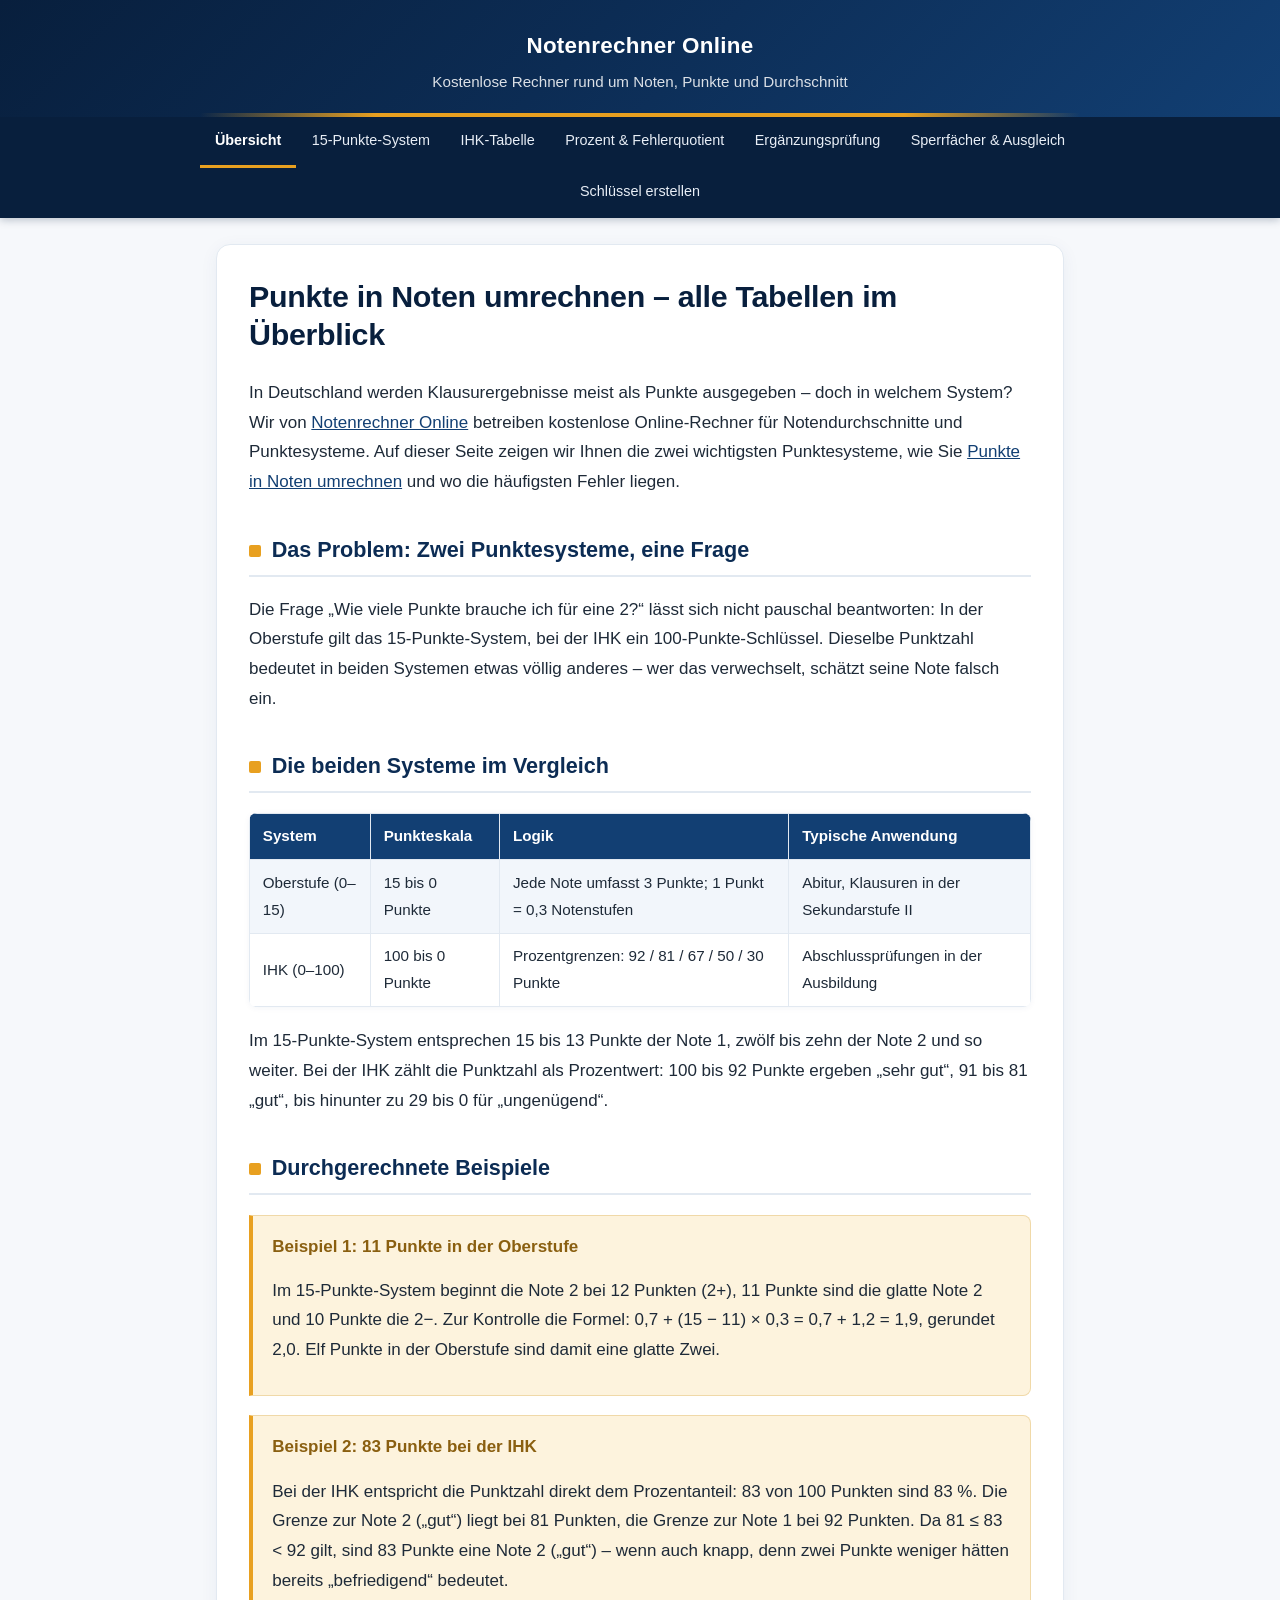
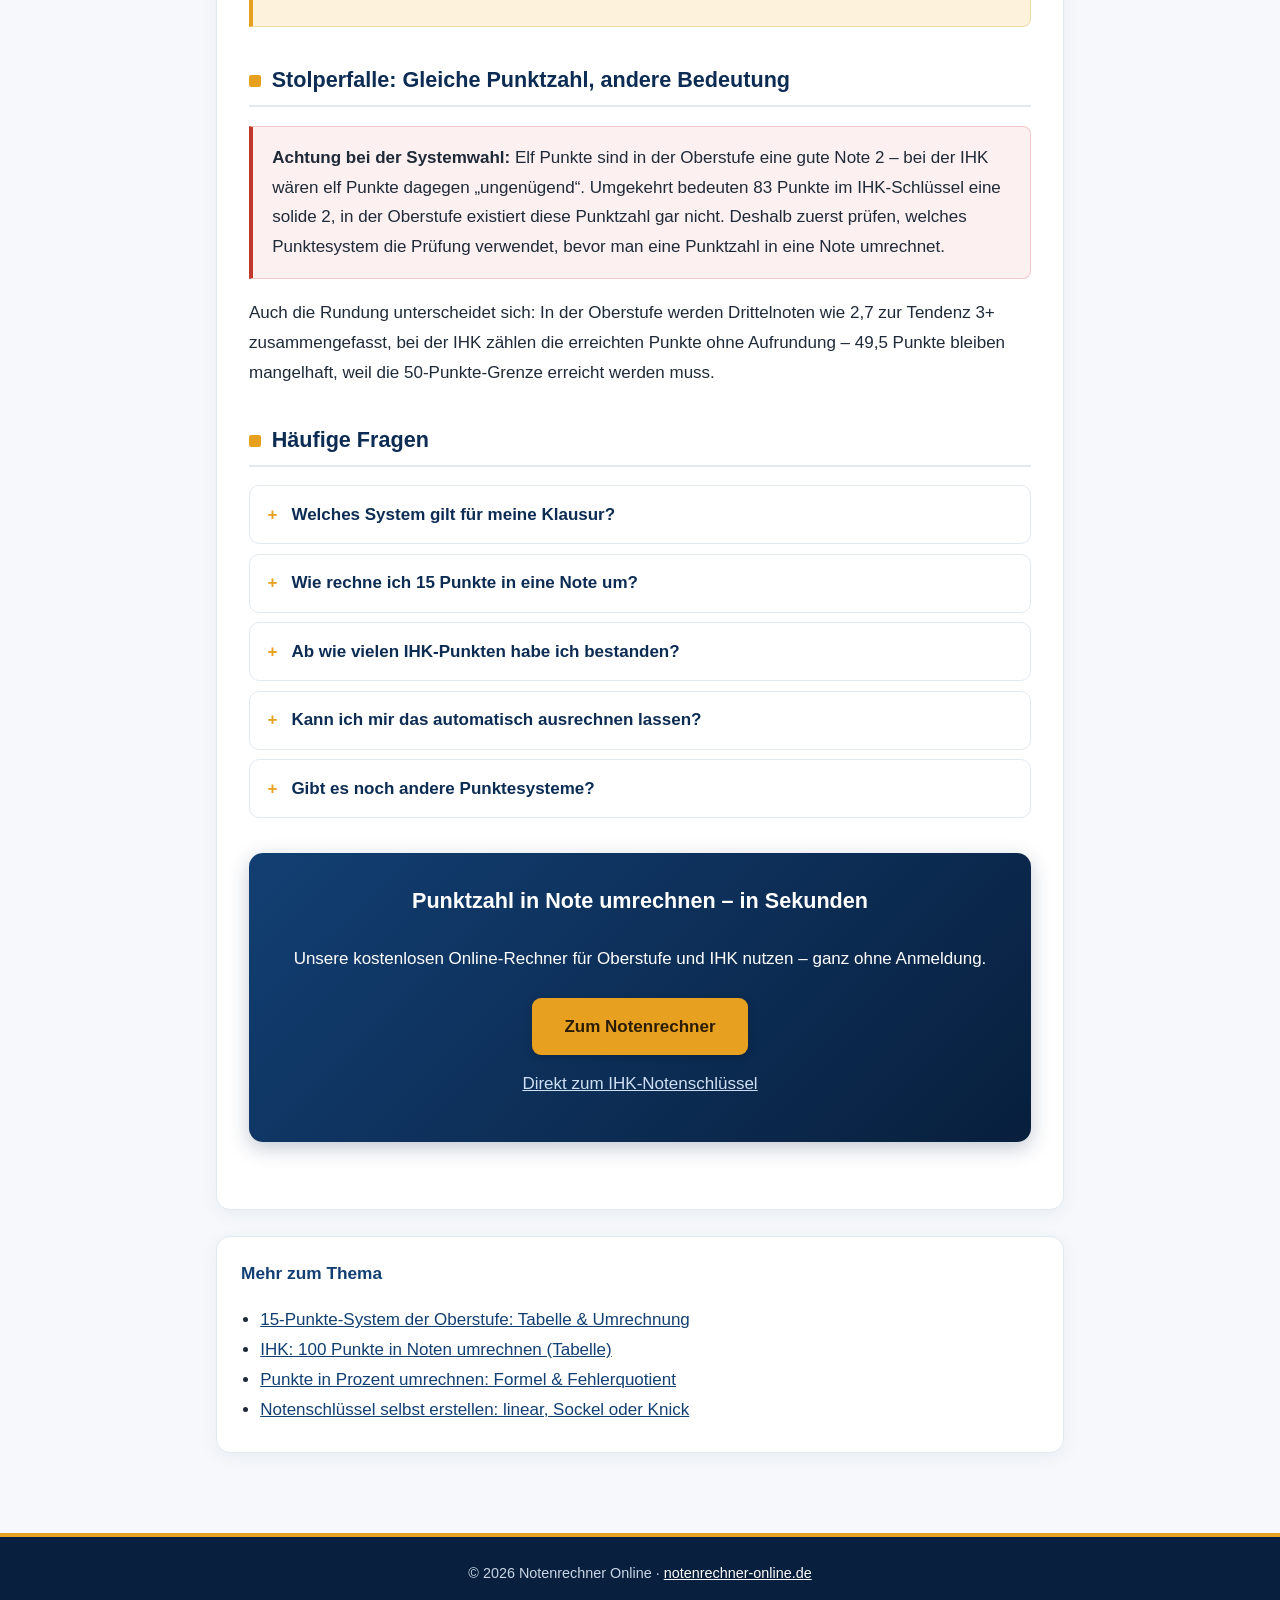
==== index.html @ 66132c25 "Add Punkte & Notenschlüssel hub site (7 pages, styles, sitemap, robots, Search Console verification)" ====
<!DOCTYPE html>
<html lang="de">
<head>
<meta charset="UTF-8">
<meta name="viewport" content="width=device-width, initial-scale=1.0">
<title>Punkte in Noten umrechnen: Tabellen, Beispiele &amp; FAQ</title>
<meta name="description" content="Punkte in Noten umrechnen: Alle Tabellen für das 15-Punkte-System der Oberstufe und den 100-Punkte-Schlüssel der IHK – mit Beispielen und Rechner.">
<link rel="canonical" href="https://notenrechner-online.onrender.com/index.html">
<link rel="stylesheet" href="style.css">
</head>
<body>
<header class="site">
<div class="brand">Notenrechner Online</div>
<div class="tagline">Kostenlose Rechner rund um Noten, Punkte und Durchschnitt</div>
</header>
<nav class="top">
<ul>
<li><a href="index.html" class="active">Übersicht</a></li>
<li><a href="15-punkte-system-oberstufe.html">15-Punkte-System</a></li>
<li><a href="ihk-100-punkte-tabelle.html">IHK-Tabelle</a></li>
<li><a href="punkte-in-prozent-umrechnen.html">Prozent &amp; Fehlerquotient</a></li>
<li><a href="muendliche-ergaenzungspruefung-ihk.html">Ergänzungsprüfung</a></li>
<li><a href="sperrfaecher-ausgleich-ihk.html">Sperrfächer &amp; Ausgleich</a></li>
<li><a href="notenschluessel-erstellen.html">Schlüssel erstellen</a></li>
</ul>
</nav>
<main>
<article class="card">
<h1>Punkte in Noten umrechnen – alle Tabellen im Überblick</h1>
<p>In Deutschland werden Klausurergebnisse meist als Punkte ausgegeben – doch in welchem System? Wir von <a href="https://notenrechner-online.de/">Notenrechner Online</a> betreiben kostenlose Online-Rechner für Notendurchschnitte und Punktesysteme. Auf dieser Seite zeigen wir Ihnen die zwei wichtigsten Punktesysteme, wie Sie <a href="https://notenrechner-online.de/15-punkte-system-oberstufe/">Punkte in Noten umrechnen</a> und wo die häufigsten Fehler liegen.</p>
<h2>Das Problem: Zwei Punktesysteme, eine Frage</h2>
<p>Die Frage „Wie viele Punkte brauche ich für eine 2?“ lässt sich nicht pauschal beantworten: In der Oberstufe gilt das 15-Punkte-System, bei der IHK ein 100-Punkte-Schlüssel. Dieselbe Punktzahl bedeutet in beiden Systemen etwas völlig anderes – wer das verwechselt, schätzt seine Note falsch ein.</p>
<h2>Die beiden Systeme im Vergleich</h2>
<table>
<tr><th>System</th><th>Punkteskala</th><th>Logik</th><th>Typische Anwendung</th></tr>
<tr><td>Oberstufe (0–15)</td><td>15 bis 0 Punkte</td><td>Jede Note umfasst 3 Punkte; 1 Punkt = 0,3 Notenstufen</td><td>Abitur, Klausuren in der Sekundarstufe II</td></tr>
<tr><td>IHK (0–100)</td><td>100 bis 0 Punkte</td><td>Prozentgrenzen: 92 / 81 / 67 / 50 / 30 Punkte</td><td>Abschlussprüfungen in der Ausbildung</td></tr>
</table>
<p>Im 15-Punkte-System entsprechen 15 bis 13 Punkte der Note 1, zwölf bis zehn der Note 2 und so weiter. Bei der IHK zählt die Punktzahl als Prozentwert: 100 bis 92 Punkte ergeben „sehr gut“, 91 bis 81 „gut“, bis hinunter zu 29 bis 0 für „ungenügend“.</p>
<h2>Durchgerechnete Beispiele</h2>
<div class="example">
<strong class="t">Beispiel 1: 11 Punkte in der Oberstufe</strong>
<p>Im 15-Punkte-System beginnt die Note 2 bei 12 Punkten (2+), 11 Punkte sind die glatte Note 2 und 10 Punkte die 2−. Zur Kontrolle die Formel: 0,7 + (15 − 11) × 0,3 = 0,7 + 1,2 = 1,9, gerundet 2,0. Elf Punkte in der Oberstufe sind damit eine glatte Zwei.</p>
</div>
<div class="example">
<strong class="t">Beispiel 2: 83 Punkte bei der IHK</strong>
<p>Bei der IHK entspricht die Punktzahl direkt dem Prozentanteil: 83 von 100 Punkten sind 83 %. Die Grenze zur Note 2 („gut“) liegt bei 81 Punkten, die Grenze zur Note 1 bei 92 Punkten. Da 81 ≤ 83 < 92 gilt, sind 83 Punkte eine Note 2 („gut“) – wenn auch knapp, denn zwei Punkte weniger hätten bereits „befriedigend“ bedeutet.</p>
</div>
<h2>Stolperfalle: Gleiche Punktzahl, andere Bedeutung</h2>
<div class="warn">
<strong>Achtung bei der Systemwahl:</strong> Elf Punkte sind in der Oberstufe eine gute Note 2 – bei der IHK wären elf Punkte dagegen „ungenügend“. Umgekehrt bedeuten 83 Punkte im IHK-Schlüssel eine solide 2, in der Oberstufe existiert diese Punktzahl gar nicht. Deshalb zuerst prüfen, welches Punktesystem die Prüfung verwendet, bevor man eine Punktzahl in eine Note umrechnet.
</div>
<p>Auch die Rundung unterscheidet sich: In der Oberstufe werden Drittelnoten wie 2,7 zur Tendenz 3+ zusammengefasst, bei der IHK zählen die erreichten Punkte ohne Aufrundung – 49,5 Punkte bleiben mangelhaft, weil die 50-Punkte-Grenze erreicht werden muss.</p>
<h2>Häufige Fragen</h2>
<div class="faq">
<details>
<summary>Welches System gilt für meine Klausur?</summary>
<div><p>In der Oberstufe des Gymnasiums gilt fast immer das 15-Punkte-System, in IHK-Abschlussprüfungen der 100-Punkte-Schlüssel. Im Zweifel hilft ein Blick auf den Klausurbogen: „max. 15 Punkte“ bedeutet Oberstufensystem, „max. 100 Punkte“ IHK-Schlüssel.</p></div>
</details>
<details>
<summary>Wie rechne ich 15 Punkte in eine Note um?</summary>
<div><p>Ganz einfach: 15, 14, 13 Punkte = Note 1; 12, 11, 10 = Note 2; 9, 8, 7 = Note 3; 6, 5, 4 = Note 4; 3, 2, 1 = Note 5; 0 Punkte = Note 6. Für die exakte Dezimalnote gilt: Note = 0,7 + (15 − Punkte) × 0,3.</p></div>
</details>
<details>
<summary>Ab wie vielen IHK-Punkten habe ich bestanden?</summary>
<div><p>Bei der IHK besteht man mit 50 Punkten („ausreichend“). Darunter – also ab 49 Punkten – lautet das Ergebnis „mangelhaft“. Die 50-Punkte-Grenze muss tatsächlich erreicht werden; eine Aufrundung findet nicht statt.</p></div>
</details>
<details>
<summary>Kann ich mir das automatisch ausrechnen lassen?</summary>
<div><p>Ja. In unserem <a href="https://notenrechner-online.de/15-punkte-system-oberstufe/">Punkte-Umrechner für die Oberstufe</a> geben Sie einfach die Punktzahl ein und erhalten sofort die zugehörige Note inklusive Tendenz.</p></div>
</details>
<details>
<summary>Gibt es noch andere Punktesysteme?</summary>
<div><p>Ja – neben dem 15-Punkte-System und dem 100-Punkte-Schlüssel der IHK gibt es zum Beispiel 10-Punkte-Systeme an manchen Hochschulen oder ECTS-Grades im Studium. Die Logik bleibt immer gleich: erst Maximum und Grenzen des jeweiligen Systems klären, dann umrechnen. Für krumme Maximalwerte hilft unsere Seite <a href="punkte-in-prozent-umrechnen.html">Punkte in Prozent umrechnen</a>.</p></div>
</details>
</div>
<div class="cta">
<h2>Punktzahl in Note umrechnen – in Sekunden</h2>
<p>Unsere kostenlosen Online-Rechner für Oberstufe und IHK nutzen – ganz ohne Anmeldung.</p>
<p><a class="btn" href="https://notenrechner-online.de/">Zum Notenrechner</a></p>
<p><a class="alt" href="https://notenrechner-online.de/ihk-notenschluessel/">Direkt zum IHK-Notenschlüssel</a></p>
</div>
</article>
<aside class="more">
<h3>Mehr zum Thema</h3>
<ul>
<li><a href="15-punkte-system-oberstufe.html">15-Punkte-System der Oberstufe: Tabelle &amp; Umrechnung</a></li>
<li><a href="ihk-100-punkte-tabelle.html">IHK: 100 Punkte in Noten umrechnen (Tabelle)</a></li>
<li><a href="punkte-in-prozent-umrechnen.html">Punkte in Prozent umrechnen: Formel &amp; Fehlerquotient</a></li>
<li><a href="notenschluessel-erstellen.html">Notenschlüssel selbst erstellen: linear, Sockel oder Knick</a></li>
</ul>
</aside>
</main>
<footer class="site">
© 2026 Notenrechner Online · <a href="https://notenrechner-online.de/">notenrechner-online.de</a>
</footer>
</body>
</html>
---- style.css ----
/* Notenrechner Online – Cloudstack Mini-Sites. Clean, responsive, no external dependencies.
   Render hub "Punkte & Notenschlüssel": deep-blue editorial theme with amber accents. */
:root{
  --bg:#f6f8fb; --card:#ffffff; --ink:#1e2a38; --muted:#5b6b7c;
  --brand:#123f73; --brand-dark:#0c2c54; --brand-deep:#081f3d;
  --accent:#e8a020; --accent-soft:#fdf3dd; --line:#e2e9f1;
}
*{box-sizing:border-box}
html{scroll-behavior:smooth}
body{
  margin:0; background:var(--bg); color:var(--ink);
  font-family:-apple-system,BlinkMacSystemFont,"Segoe UI",Roboto,Helvetica,Arial,sans-serif;
  line-height:1.75; font-size:17px;
}
header.site{
  background:linear-gradient(135deg,var(--brand-deep) 0%,var(--brand-dark) 45%,var(--brand) 100%);
  color:#fff; padding:1.6rem 1rem 1.5rem; text-align:center; position:relative;
}
header.site::after{
  content:""; display:block; height:4px; margin:1.1rem auto -1.5rem; max-width:880px;
  background:linear-gradient(90deg,transparent,var(--accent) 20%,var(--accent) 80%,transparent);
  border-radius:2px;
}
header.site .brand{font-size:1.4rem;font-weight:800;letter-spacing:.3px}
header.site .tagline{font-size:.95rem;opacity:.85;margin-top:.25rem}
nav.top{background:var(--brand-deep);box-shadow:0 2px 8px rgba(8,31,61,.25)}
nav.top ul{list-style:none;margin:0 auto;padding:0;display:flex;flex-wrap:wrap;justify-content:center;max-width:1000px}
nav.top li{margin:0}
nav.top a{display:block;color:#e8eef6;text-decoration:none;padding:.7rem .95rem;font-size:.9rem;border-bottom:3px solid transparent}
nav.top a:hover{color:#fff;background:rgba(255,255,255,.08)}
nav.top a.active{color:#fff;border-bottom-color:var(--accent);font-weight:600}
main{max-width:880px;margin:0 auto;padding:1.6rem 1rem 3rem}
article.card{background:var(--card);border:1px solid var(--line);border-radius:14px;padding:2rem;margin-bottom:1.6rem;box-shadow:0 4px 18px rgba(18,63,115,.06)}
h1{font-size:1.9rem;line-height:1.25;color:var(--brand-deep);margin-top:0;letter-spacing:-.01em}
h2{font-size:1.35rem;color:var(--brand-dark);margin-top:2.1rem;border-bottom:2px solid var(--line);padding-bottom:.4rem}
h2::before{content:"";display:inline-block;width:.55em;height:.55em;background:var(--accent);border-radius:2px;margin-right:.5em;vertical-align:baseline}
.cta h2::before,.more h3::before{content:none}
h3{font-size:1.08rem;color:var(--brand);margin-top:1.5rem}
p{margin:.9rem 0}
a{color:var(--brand)}
a:hover{color:#b97c12}
table{width:100%;border-collapse:collapse;margin:1.2rem 0;font-size:.95rem;box-shadow:0 1px 6px rgba(18,63,115,.05);border-radius:8px;overflow:hidden}
th,td{border:1px solid var(--line);padding:.6rem .8rem;text-align:left}
th{background:var(--brand);color:#fff}
tr:nth-child(even) td{background:#f2f6fb}
.formula{background:#eef4fb;border-left:4px solid var(--brand);padding:.9rem 1.1rem;margin:1.2rem 0;font-family:ui-monospace,SFMono-Regular,Menlo,Consolas,monospace;border-radius:0 8px 8px 0;font-size:1.02rem}
.example{background:var(--accent-soft);border:1px solid #f0d9a8;border-left:4px solid var(--accent);padding:1rem 1.2rem;margin:1.2rem 0;border-radius:0 8px 8px 0}
.example strong.t{display:block;color:#8a5f10;margin-bottom:.4rem}
.warn{background:#fdf0f0;border:1px solid #eec9c9;border-left:4px solid #c0392b;padding:1rem 1.2rem;margin:1.2rem 0;border-radius:0 8px 8px 0}
figure.chart{margin:1.4rem 0;padding:1rem;background:#fbfdff;border:1px solid var(--line);border-radius:10px;text-align:center}
figure.chart img{max-width:100%;height:auto;display:block;margin:0 auto}
figure.chart figcaption{font-size:.85rem;color:var(--muted);margin-top:.6rem}
.cta{background:linear-gradient(135deg,var(--brand) 0%,var(--brand-deep) 100%);color:#fff;border-radius:14px;padding:1.8rem 1.6rem;text-align:center;margin:2.2rem 0;box-shadow:0 6px 20px rgba(12,44,84,.25)}
.cta h2{color:#fff;border:none;margin-top:0}
.cta a.btn{display:inline-block;background:var(--accent);color:#2b1d00;font-weight:700;text-decoration:none;padding:.85rem 2rem;border-radius:9px;margin-top:.6rem;box-shadow:0 2px 8px rgba(0,0,0,.2)}
.cta a.btn:hover{background:#f5b73c}
.cta a.alt{color:#cfe0f4}
.faq details{border:1px solid var(--line);border-radius:10px;margin:.6rem 0;background:#fff;transition:border-color .15s}
.faq details[open]{border-color:var(--accent)}
.faq summary{cursor:pointer;padding:.85rem 1.1rem;font-weight:600;color:var(--brand-dark);list-style:none}
.faq summary::-webkit-details-marker{display:none}
.faq summary::before{content:"+";display:inline-block;width:1.4em;color:var(--accent);font-weight:800}
.faq details[open] summary::before{content:"–"}
.faq details div{padding:0 1.1rem 1.1rem}
.more{background:var(--card);border:1px solid var(--line);border-radius:14px;padding:1.3rem 1.5rem;box-shadow:0 4px 18px rgba(18,63,115,.06)}
.more h3{margin-top:0}
.more ul{margin:.4rem 0;padding-left:1.2rem}
footer.site{background:var(--brand-deep);color:#c9d6e6;text-align:center;padding:1.5rem 1rem;font-size:.9rem;margin-top:2rem;border-top:4px solid var(--accent)}
footer.site a{color:#fff}
@media (max-width:640px){
  body{font-size:16px}
  h1{font-size:1.55rem}
  article.card{padding:1.25rem}
  table{font-size:.85rem}
  th,td{padding:.45rem .55rem}
  nav.top a{padding:.6rem .7rem;font-size:.85rem}
}
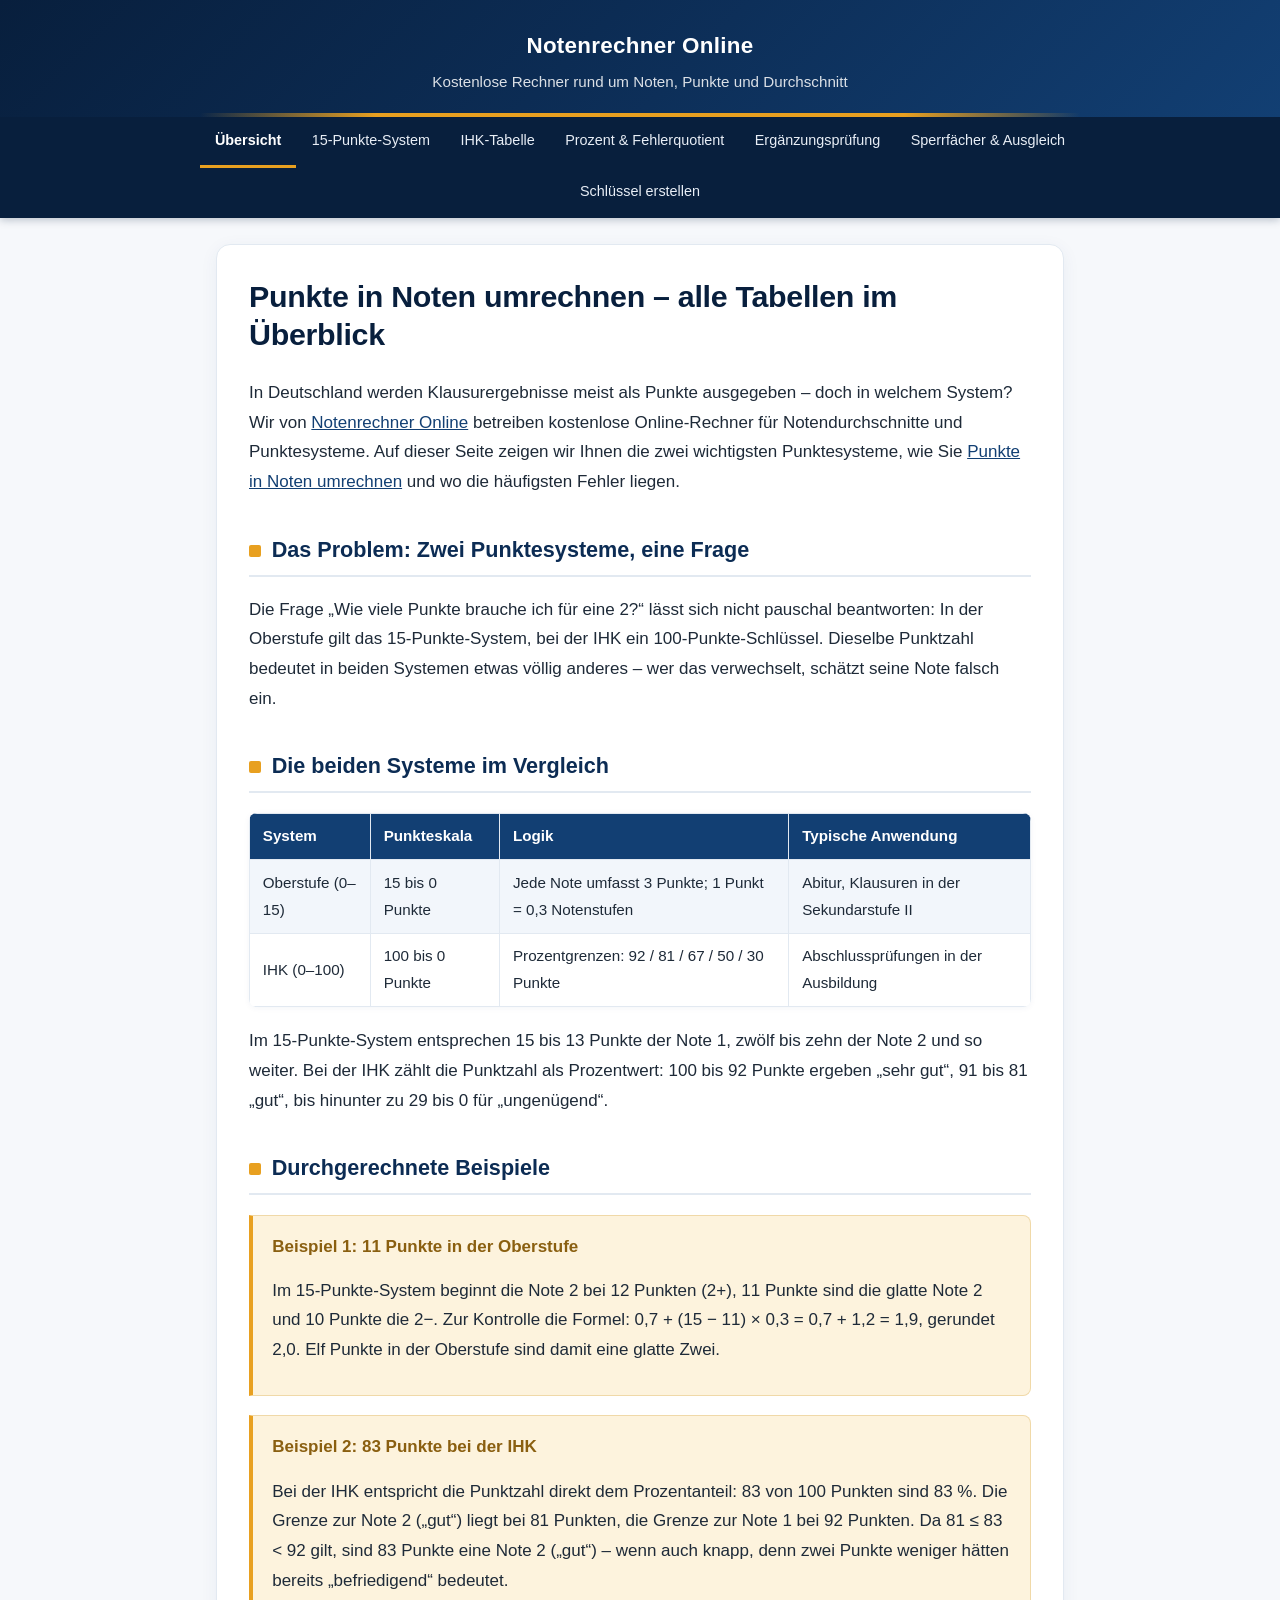
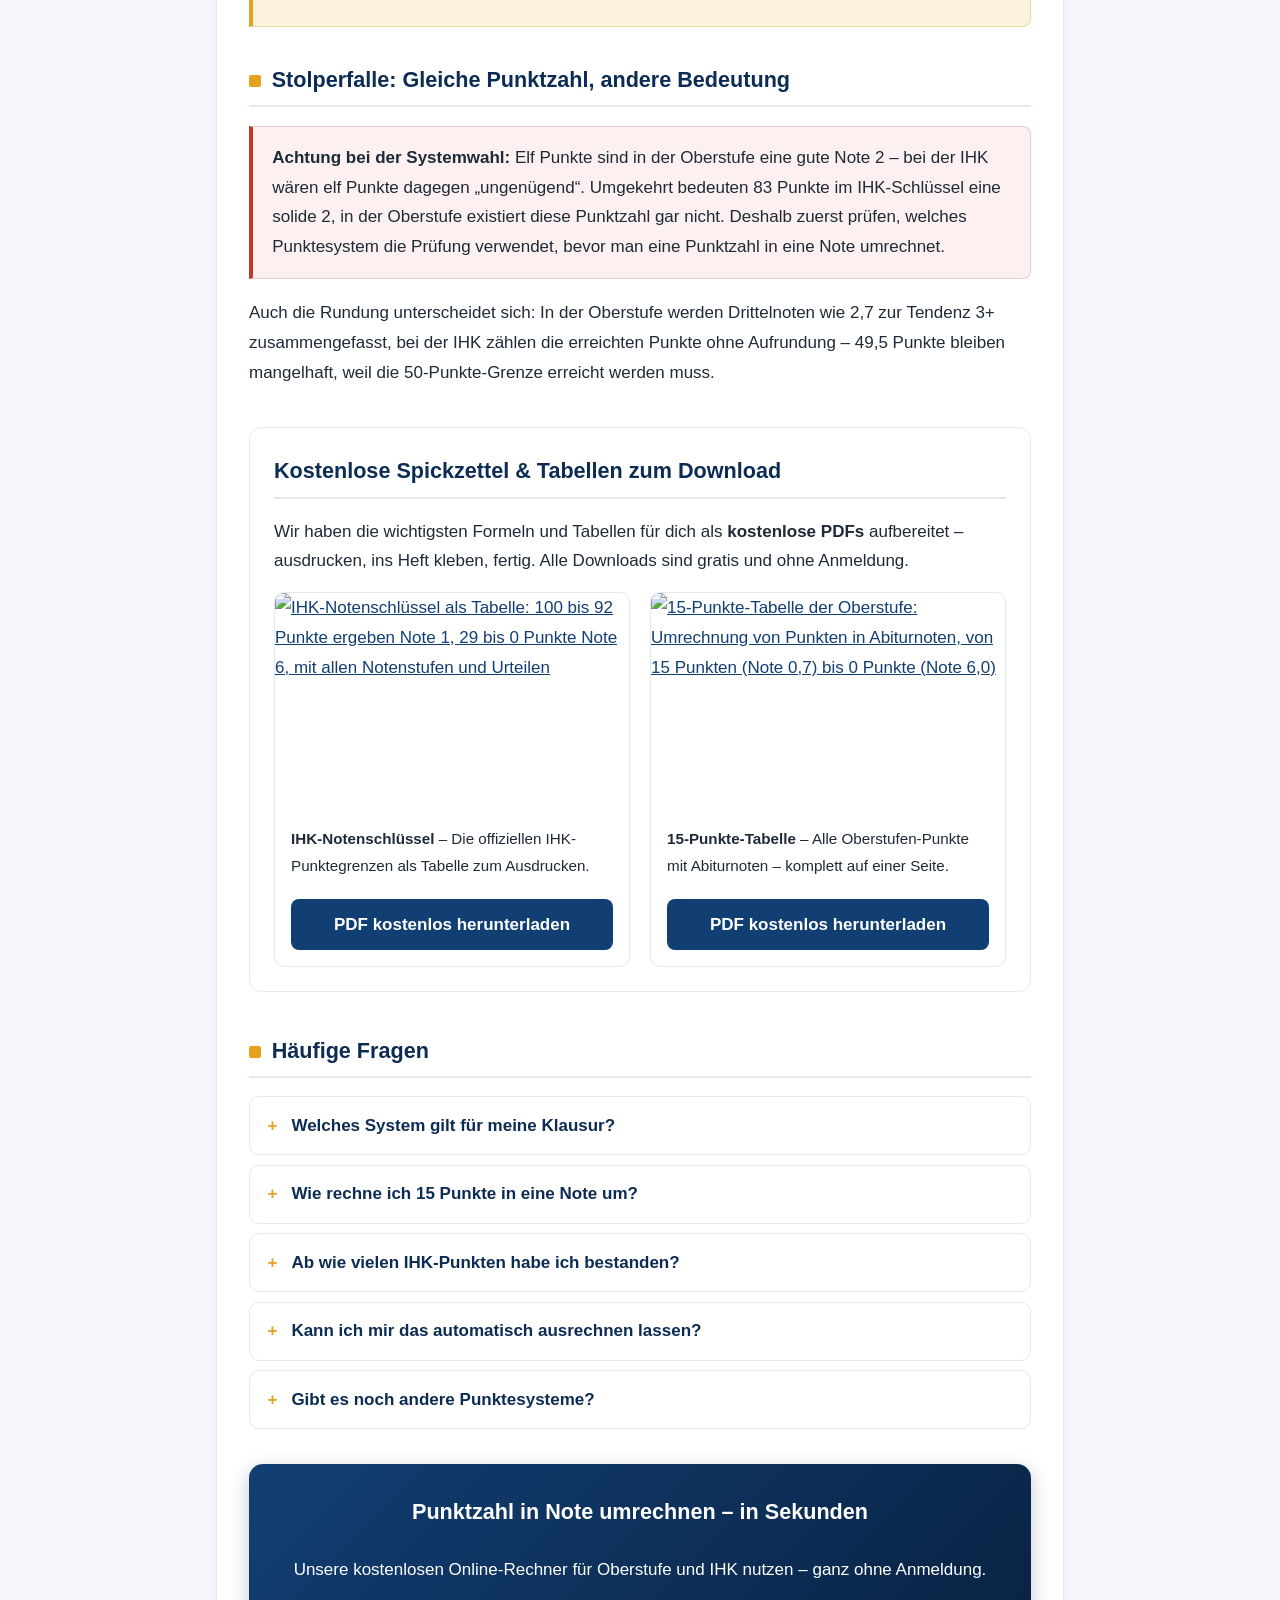
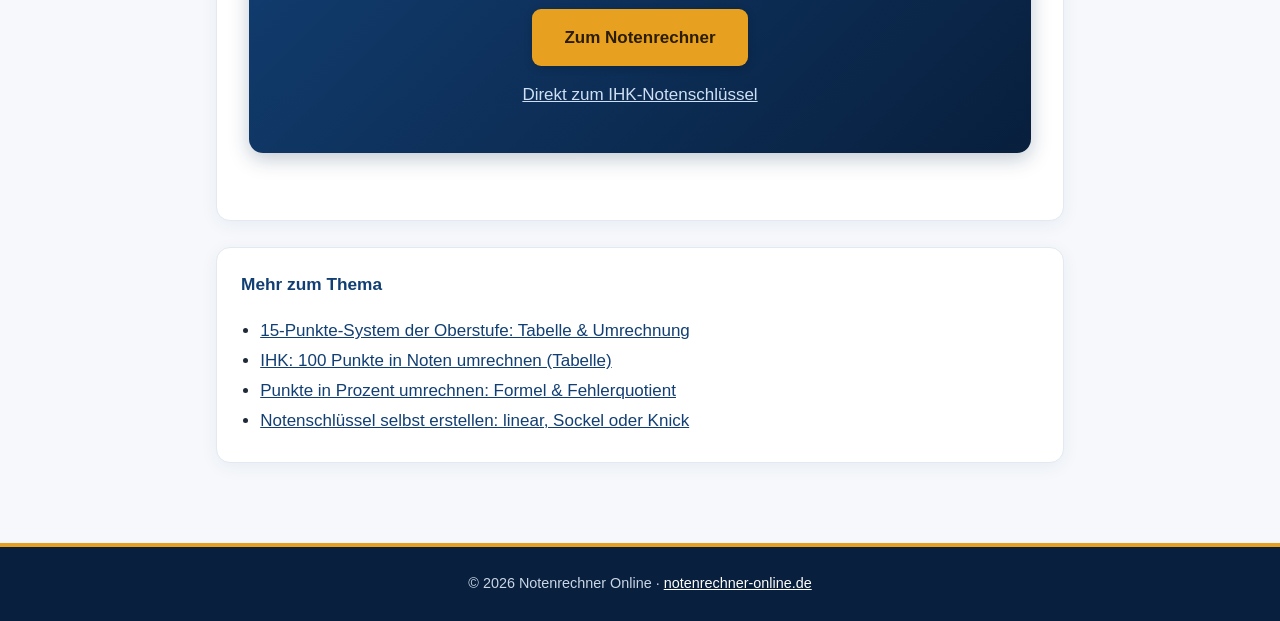
==== commit 00acf96b: "Add resources section: formula/table graphics + downloadable PDFs" ====
--- a/index.html
+++ b/index.html
@@ -51,6 +51,22 @@
 <strong>Achtung bei der Systemwahl:</strong> Elf Punkte sind in der Oberstufe eine gute Note 2 – bei der IHK wären elf Punkte dagegen „ungenügend“. Umgekehrt bedeuten 83 Punkte im IHK-Schlüssel eine solide 2, in der Oberstufe existiert diese Punktzahl gar nicht. Deshalb zuerst prüfen, welches Punktesystem die Prüfung verwendet, bevor man eine Punktzahl in eine Note umrechnet.
 </div>
 <p>Auch die Rundung unterscheidet sich: In der Oberstufe werden Drittelnoten wie 2,7 zur Tendenz 3+ zusammengefasst, bei der IHK zählen die erreichten Punkte ohne Aufrundung – 49,5 Punkte bleiben mangelhaft, weil die 50-Punkte-Grenze erreicht werden muss.</p>
+<section class="ressourcen" aria-label="Kostenlose Downloads">
+<h2>Kostenlose Spickzettel &amp; Tabellen zum Download</h2>
+<p>Wir haben die wichtigsten Formeln und Tabellen f&uuml;r dich als <strong>kostenlose PDFs</strong> aufbereitet &ndash; ausdrucken, ins Heft kleben, fertig. Alle Downloads sind gratis und ohne Anmeldung.</p>
+<div class="resource-grid">
+<figure class="resource">
+<a href="assets/ihk-notenschluessel-tabelle.pdf" download><img src="assets/ihk-notenschluessel-100-punkte-tabelle.png" alt="IHK-Notenschlüssel als Tabelle: 100 bis 92 Punkte ergeben Note 1, 29 bis 0 Punkte Note 6, mit allen Notenstufen und Urteilen" loading="lazy" width="1200" height="750"></a>
+<figcaption><strong>IHK-Notenschlüssel</strong> &ndash; Die offiziellen IHK-Punktegrenzen als Tabelle zum Ausdrucken.</figcaption>
+<a class="download-btn" href="assets/ihk-notenschluessel-tabelle.pdf" download>PDF kostenlos herunterladen</a>
+</figure>
+<figure class="resource">
+<a href="assets/15-punkte-tabelle-oberstufe.pdf" download><img src="assets/punkte-in-noten-15-punkte-tabelle-oberstufe.png" alt="15-Punkte-Tabelle der Oberstufe: Umrechnung von Punkten in Abiturnoten, von 15 Punkten (Note 0,7) bis 0 Punkte (Note 6,0)" loading="lazy" width="1200" height="750"></a>
+<figcaption><strong>15-Punkte-Tabelle</strong> &ndash; Alle Oberstufen-Punkte mit Abiturnoten – komplett auf einer Seite.</figcaption>
+<a class="download-btn" href="assets/15-punkte-tabelle-oberstufe.pdf" download>PDF kostenlos herunterladen</a>
+</figure>
+</div>
+</section>
 <h2>Häufige Fragen</h2>
 <div class="faq">
 <details>
--- a/style.css
+++ b/style.css
@@ -75,3 +75,14 @@
   th,td{padding:.45rem .55rem}
   nav.top a{padding:.6rem .7rem;font-size:.85rem}
 }
+
+/* Ressourcen / Downloads */
+.ressourcen { margin: 2.5rem 0; padding: 1.5rem; background: var(--card, #ffffff); border: 1px solid var(--line, #e2e9f1); border-radius: 12px; }
+.ressourcen h2 { margin-top: 0; }
+.ressourcen h2::before { content: none; }
+.resource-grid { display: grid; grid-template-columns: repeat(auto-fit, minmax(260px, 1fr)); gap: 1.25rem; margin-top: 1rem; }
+.resource { border: 1px solid var(--line, #e2e9f1); border-radius: 10px; overflow: hidden; background: #fff; display: flex; flex-direction: column; margin: 0; }
+.resource img { width: 100%; height: auto; display: block; }
+.resource figcaption { padding: .75rem 1rem; font-size: .95rem; color: var(--ink, #1e2a38); flex: 1; }
+.download-btn { display: inline-block; margin: .5rem 1rem 1rem; padding: .65rem 1.1rem; background: var(--brand, #123f73); color: #fff !important; border-radius: 8px; text-decoration: none; font-weight: 700; text-align: center; }
+.download-btn:hover { background: var(--brand-dark, #0c2c54); color: #fff; }
